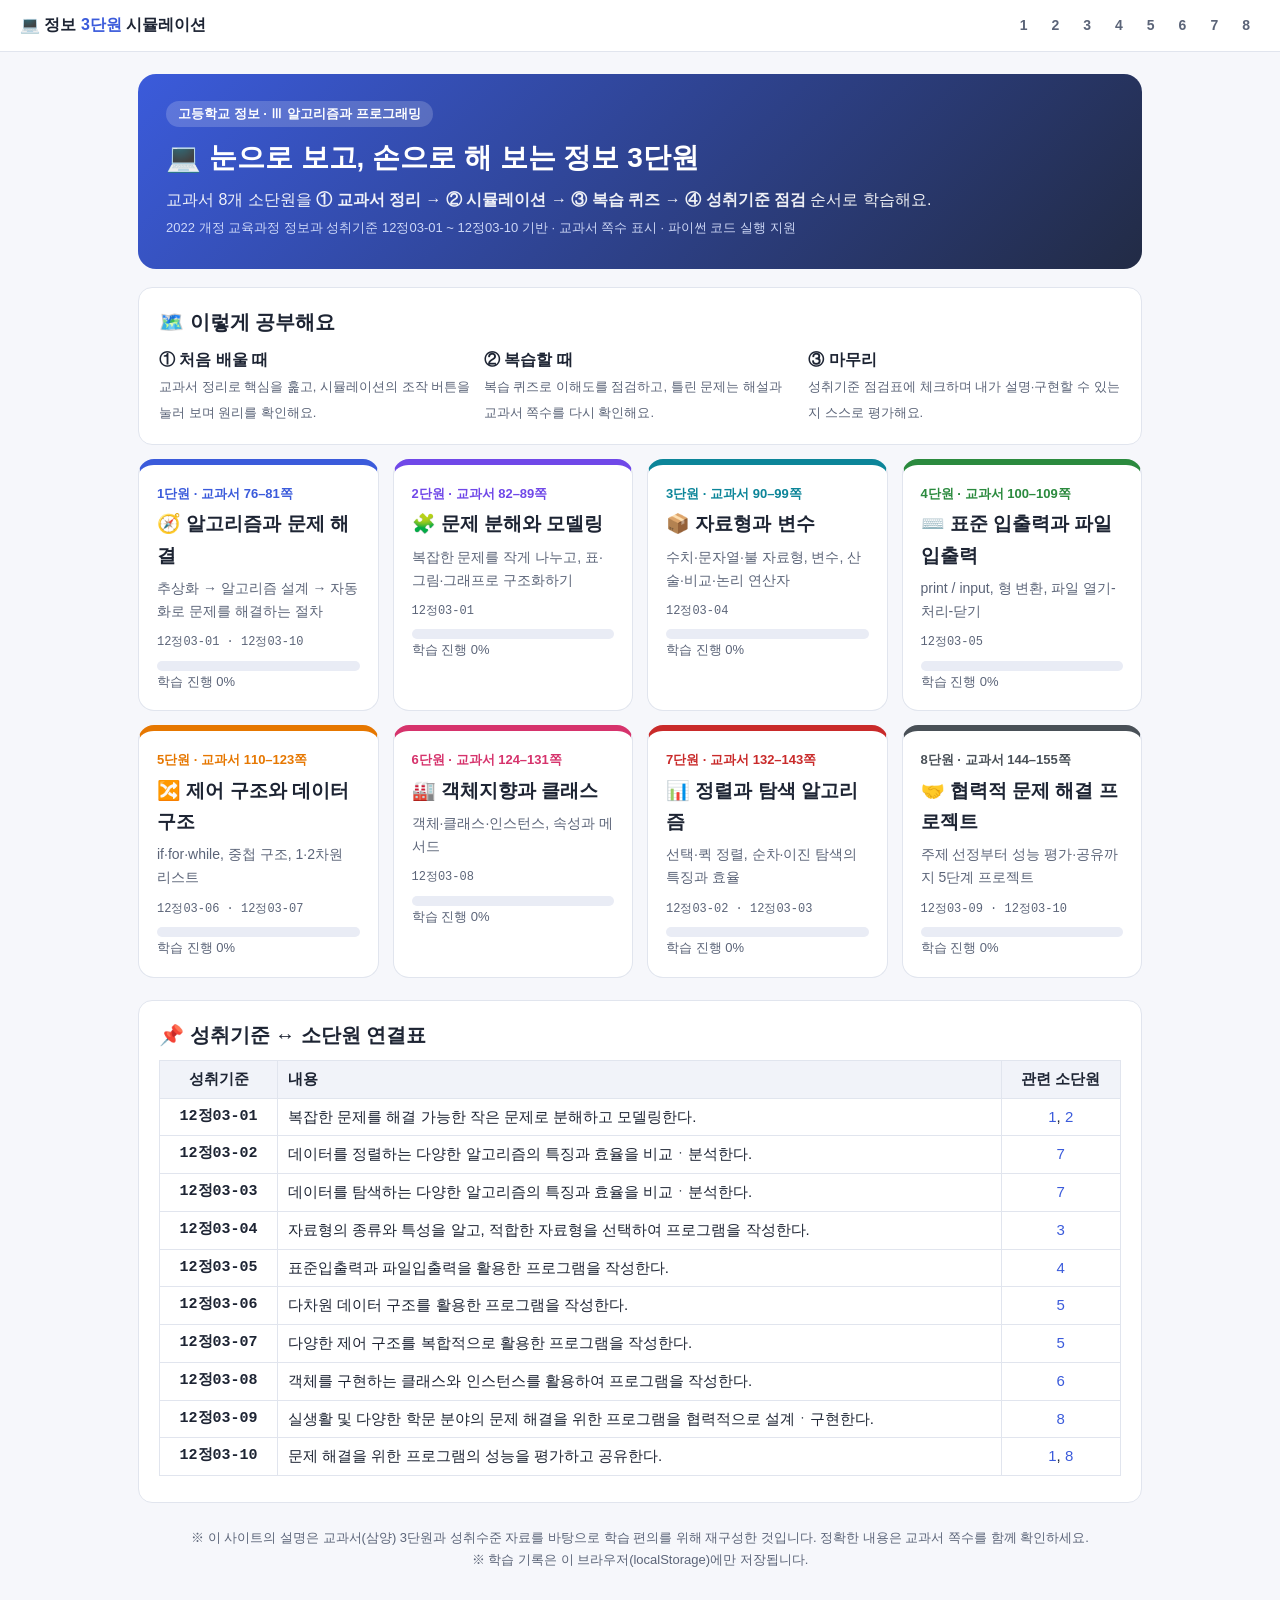
==== index.html @ 901a520a "정보 3단원 알고리즘과 프로그래밍 시뮬레이션 학습 사이트 Co-Authored-By: Claude Sonnet 5.5 <noreply@anthropic.com>" ====
<!DOCTYPE html>
<html lang="ko">
<head>
<meta charset="utf-8">
<meta name="viewport" content="width=device-width,initial-scale=1">
<title>정보 3단원 알고리즘과 프로그래밍 – 시뮬레이션 학습·복습</title>
<meta name="description" content="고등학교 정보(삼양) 3단원 알고리즘과 프로그래밍을 시뮬레이션으로 학습하고 복습하는 사이트">
<link rel="stylesheet" href="css/style.css">
</head>
<body data-home="1">
<div class="wrap">
  <div class="hero" style="--uc:#3b5bdb">
    <span class="badge">고등학교 정보 · Ⅲ 알고리즘과 프로그래밍</span>
    <h1>💻 눈으로 보고, 손으로 해 보는 정보 3단원</h1>
    <p>교과서 8개 소단원을 <b>① 교과서 정리 → ② 시뮬레이션 → ③ 복습 퀴즈 → ④ 성취기준 점검</b> 순서로 학습해요.</p>
    <p class="small" style="color:#dbe4ff">2022 개정 교육과정 정보과 성취기준 12정03-01 ~ 12정03-10 기반 · 교과서 쪽수 표시 · 파이썬 코드 실행 지원</p>
  </div>

  <div class="card">
    <h2>🗺️ 이렇게 공부해요</h2>
    <div class="grid3">
      <div><b>① 처음 배울 때</b><br><span class="small">교과서 정리로 핵심을 훑고, 시뮬레이션의 조작 버튼을 눌러 보며 원리를 확인해요.</span></div>
      <div><b>② 복습할 때</b><br><span class="small">복습 퀴즈로 이해도를 점검하고, 틀린 문제는 해설과 교과서 쪽수를 다시 확인해요.</span></div>
      <div><b>③ 마무리</b><br><span class="small">성취기준 점검표에 체크하며 내가 설명·구현할 수 있는지 스스로 평가해요.</span></div>
    </div>
  </div>

  <div class="card" id="overall" style="display:none"></div>

  <div class="ucards" id="cards"></div>

  <div class="card" style="margin-top:22px">
    <h2>📌 성취기준 ↔ 소단원 연결표</h2>
    <table id="map"><tr><th>성취기준</th><th class="l">내용</th><th>관련 소단원</th></tr></table>
  </div>
  <p class="small" style="text-align:center;margin-top:24px">※ 이 사이트의 설명은 교과서(삼양) 3단원과 성취수준 자료를 바탕으로 학습 편의를 위해 재구성한 것입니다. 정확한 내용은 교과서 쪽수를 함께 확인하세요.<br>※ 학습 기록은 이 브라우저(localStorage)에만 저장됩니다.</p>
</div>
<script src="js/common.js"></script>
<script>
initHome();
const cards=$('#cards');
let sum=0;
UNITS.forEach(u=>{
  const p=Progress.pct(u.id);sum+=p;
  cards.insertAdjacentHTML('beforeend',`<a class="ucard" href="units/u${u.id}.html" style="--uc:${u.c}">
    <div class="no">${u.id}단원 · 교과서 ${u.pg}쪽</div><h3>${u.ic} ${u.t}</h3><p>${u.d}</p>
    <div class="stds">${u.std.join(' · ')}</div>
    <div class="progressbar"><i style="width:${p}%"></i></div><div class="small">학습 진행 ${p}%</div></a>`);
});
if(sum>0){const o=$('#overall');o.style.display='block';const avg=Math.round(sum/UNITS.length);
  o.innerHTML=`<h2>📈 나의 전체 학습 현황</h2><div class="progressbar"><i style="width:${avg}%"></i></div><div class="small">전체 ${avg}% 완료 <button class="btn sm ghost" id="rst" style="margin-left:10px">기록 지우기</button></div>`;
  $('#rst').onclick=()=>{if(confirm('이 브라우저의 학습 기록을 모두 지울까요?')){localStorage.removeItem('info3-samyang-progress-v1');location.reload()}};}
const map=$('#map');
Object.keys(STD).forEach(k=>{
  const us=UNITS.filter(u=>u.std.includes(k));
  map.insertAdjacentHTML('beforeend',`<tr><td class="mono"><b>${k}</b></td><td class="l">${STD[k]}</td><td>${us.map(u=>`<a href="units/u${u.id}.html">${u.id}</a>`).join(', ')}</td></tr>`);
});
</script>
</body>
</html>
---- css/style.css ----
:root{
  --bg:#f6f7fb;--card:#fff;--ink:#1d2433;--sub:#5b6478;--line:#e1e5ee;
  --brand:#3b5bdb;--brand2:#5c7cfa;--ok:#2b8a3e;--okbg:#ebfbee;--bad:#c92a2a;--badbg:#fff0f0;
  --warn:#e67700;--warnbg:#fff4e0;--hi:#fff3bf;--code:#1e2433;
  --u1:#3b5bdb;--u2:#7048e8;--u3:#0c8599;--u4:#2b8a3e;--u5:#e67700;--u6:#d6336c;--u7:#c92a2a;--u8:#495057;
}
*{box-sizing:border-box}
html{scroll-behavior:smooth}
body{margin:0;background:var(--bg);color:var(--ink);font-family:'Pretendard','Malgun Gothic','Apple SD Gothic Neo','Noto Sans KR',sans-serif;line-height:1.65;font-size:16px}
a{color:var(--brand);text-decoration:none}
a:hover{text-decoration:underline}
code,pre,.mono{font-family:Consolas,'D2Coding','Courier New',monospace}
.topbar{position:sticky;top:0;z-index:50;background:#fff;border-bottom:1px solid var(--line);display:flex;align-items:center;gap:14px;padding:10px 20px}
.topbar .logo{font-weight:800;color:var(--ink)}
.topbar .logo span{color:var(--brand)}
.topbar nav{display:flex;gap:4px;flex-wrap:wrap;margin-left:auto}
.topbar nav a{padding:4px 10px;border-radius:8px;color:var(--sub);font-size:14px;font-weight:600}
.topbar nav a:hover{background:var(--bg);text-decoration:none}
.topbar nav a.cur{background:var(--brand);color:#fff}
.wrap{max-width:1040px;margin:0 auto;padding:22px 18px 80px}
.hero{background:linear-gradient(135deg,var(--uc,var(--brand)),#222b45);color:#fff;border-radius:18px;padding:26px 28px;margin-bottom:18px}
.hero .badge{display:inline-block;background:rgba(255,255,255,.18);border-radius:20px;padding:2px 12px;font-size:13px;font-weight:700}
.hero h1{margin:8px 0 6px;font-size:28px}
.hero p{margin:4px 0;opacity:.92}
.chips{display:flex;gap:6px;flex-wrap:wrap;margin-top:10px}
.chip{background:rgba(255,255,255,.2);border-radius:8px;padding:2px 10px;font-size:13px;font-family:Consolas,monospace}
.tabs{display:flex;gap:6px;margin:14px 0;flex-wrap:wrap;position:sticky;top:50px;z-index:40;background:var(--bg);padding:6px 0}
.tabs button{border:1px solid var(--line);background:#fff;border-radius:10px;padding:9px 16px;font-size:15px;font-weight:700;cursor:pointer;color:var(--sub);font-family:inherit}
.tabs button.on{background:var(--uc,var(--brand));color:#fff;border-color:var(--uc,var(--brand))}
.tabsec{display:none}
.tabsec.on{display:block}
.card{background:var(--card);border:1px solid var(--line);border-radius:14px;padding:18px 20px;margin:14px 0}
.card h2{margin:0 0 8px;font-size:20px}
.card h3{margin:14px 0 6px;font-size:17px}
.pg{display:inline-block;background:#edf2ff;color:var(--brand);border-radius:6px;padding:0 7px;font-size:12px;font-weight:700;margin-left:6px;vertical-align:middle}
.note{background:var(--warnbg);border-left:4px solid var(--warn);border-radius:8px;padding:10px 14px;margin:10px 0;font-size:15px}
.tip{background:#e7f5ff;border-left:4px solid #1c7ed6;border-radius:8px;padding:10px 14px;margin:10px 0;font-size:15px}
.def{background:#f3f0ff;border-left:4px solid var(--u2);border-radius:8px;padding:10px 14px;margin:10px 0}
.grid2{display:grid;grid-template-columns:1fr 1fr;gap:14px}
.grid3{display:grid;grid-template-columns:repeat(3,1fr);gap:12px}
@media(max-width:760px){.grid2,.grid3{grid-template-columns:1fr}.hero h1{font-size:22px}}
table{border-collapse:collapse;width:100%;font-size:15px;margin:8px 0}
th,td{border:1px solid var(--line);padding:6px 10px;text-align:center}
th{background:#f1f3f9}
td.l,th.l{text-align:left}
pre.code{background:var(--code);color:#e8ecf7;border-radius:10px;padding:12px 14px;overflow:auto;font-size:14px;line-height:1.7;margin:8px 0}
pre.code .ln{display:block;padding:0 6px;border-radius:4px}
pre.code .ln.hl{background:#5c4a00;color:#fff3bf}
pre.code .cm{color:#8c96b3}
.out{background:#111827;color:#a5f3a5;border-radius:8px;padding:10px 12px;min-height:44px;white-space:pre-wrap;font-family:Consolas,monospace;font-size:14px}
.out.err{color:#ffa8a8}
button.btn,.btn{border:none;background:var(--uc,var(--brand));color:#fff;border-radius:9px;padding:8px 16px;font-size:14px;font-weight:700;cursor:pointer;font-family:inherit}
button.btn.ghost{background:#fff;color:var(--uc,var(--brand));border:1px solid var(--uc,var(--brand))}
button.btn.sm{padding:4px 10px;font-size:13px}
button.btn:disabled{opacity:.4;cursor:not-allowed}
.row{display:flex;gap:10px;align-items:center;flex-wrap:wrap;margin:8px 0}
label.f{font-size:14px;color:var(--sub);font-weight:600;display:flex;gap:6px;align-items:center}
input[type=text],input[type=number],select,textarea{border:1px solid #c9cfdd;border-radius:8px;padding:7px 10px;font-size:15px;font-family:inherit;background:#fff;color:var(--ink)}
input[type=text],input[type=number]{width:120px}
textarea{width:100%;font-family:Consolas,monospace;font-size:14px}
input[type=range]{accent-color:var(--uc,var(--brand));vertical-align:middle}
.sim-title{display:flex;align-items:center;gap:8px;margin:0 0 4px}
.sim-title .n{background:var(--uc,var(--brand));color:#fff;border-radius:50%;width:26px;height:26px;display:inline-flex;align-items:center;justify-content:center;font-size:14px;font-weight:800}
.goal{font-size:14px;color:var(--sub);margin:0 0 10px}
.vars{display:flex;gap:10px;flex-wrap:wrap}
.var{background:#fff;border:2px solid var(--uc,var(--brand));border-radius:10px;min-width:92px;text-align:center;overflow:hidden}
.var .nm{background:var(--uc,var(--brand));color:#fff;font-size:12px;padding:1px 6px;font-family:Consolas,monospace}
.var .vl{padding:6px 8px;font-family:Consolas,monospace;font-size:17px;font-weight:700}
.var .ty{font-size:11px;color:var(--sub);padding-bottom:3px}
.var.flash{animation:fl .6s}
@keyframes fl{0%{background:var(--hi)}100%{background:#fff}}
.pill{display:inline-block;border-radius:20px;padding:1px 10px;font-size:13px;font-weight:700}
.pill.ok{background:var(--okbg);color:var(--ok)}
.pill.bad{background:var(--badbg);color:var(--bad)}
.pill.info{background:#e7f5ff;color:#1c7ed6}
.msg{min-height:24px;font-size:15px;margin:6px 0}
.msg.ok{color:var(--ok);font-weight:700}
.msg.bad{color:var(--bad);font-weight:700}
.bars{display:flex;align-items:flex-end;gap:6px;height:170px;padding:6px 4px;background:#fafbff;border:1px solid var(--line);border-radius:10px}
.bars .bar{flex:1;max-width:64px;background:#a5b4fc;border-radius:6px 6px 0 0;display:flex;align-items:flex-start;justify-content:center;color:#fff;font-weight:800;font-size:14px;padding-top:3px;transition:height .25s,background .2s;min-width:22px}
.bars .bar.pivot{background:#e8590c}
.bars .bar.cmp{background:#f59f00}
.bars .bar.min{background:#d6336c}
.bars .bar.done{background:#2f9e44}
.bars .bar.dim{background:#dee2e6;color:#868e96}
.bars .bar.found{background:#2f9e44}
.bars .bar.range{background:#4c6ef5}
.cells{display:flex;gap:6px;flex-wrap:wrap}
.cell{min-width:46px;height:46px;border:2px solid #c9cfdd;border-radius:9px;display:flex;align-items:center;justify-content:center;font-weight:800;font-family:Consolas,monospace;background:#fff;position:relative}
.cell small{position:absolute;bottom:-18px;font-size:11px;color:var(--sub);font-weight:600}
.cell.cur{border-color:#f59f00;background:var(--hi)}
.cell.found{border-color:#2f9e44;background:var(--okbg)}
.cell.dim{opacity:.3}
.cell.mid{border-color:#e8590c;background:#ffe8cc}
.grid{display:inline-grid;gap:3px}
.grid .g{width:40px;height:40px;display:flex;align-items:center;justify-content:center;border-radius:6px;background:#fff;border:1px solid var(--line);font-size:13px;cursor:pointer;font-family:Consolas,monospace}
.grid .g.hd{background:#f1f3f9;font-weight:800;cursor:default}
.grid .g.p{background:var(--uc);color:#fff;font-weight:800}
.grid .g.sel{outline:3px solid #e8590c}
.grid .g.best{box-shadow:inset 0 0 0 3px #2f9e44}
.flow{display:flex;flex-direction:column;align-items:center;gap:6px;font-size:14px}
.fb{border:2px solid #aab2c5;background:#fff;padding:6px 14px;border-radius:8px;text-align:center;min-width:140px}
.fb.dec{border-radius:20px;background:#f8f9ff}
.fb.term{border-radius:30px;background:#eef1ff}
.fb.act{border-color:#e8590c;background:#fff4e6;font-weight:800}
.arrow{color:#aab2c5;line-height:1}
.quizq{border:1px solid var(--line);border-radius:12px;padding:14px 16px;margin:12px 0;background:#fff}
.quizq .qn{font-weight:800;color:var(--uc,var(--brand))}
.quizq .ch{display:block;width:100%;text-align:left;border:1px solid #c9cfdd;background:#fff;border-radius:9px;padding:8px 12px;margin:6px 0;cursor:pointer;font-size:15px;font-family:inherit;color:var(--ink)}
.quizq .ch:hover{background:#f4f6ff}
.quizq .ch.right{background:var(--okbg);border-color:var(--ok)}
.quizq .ch.wrong{background:var(--badbg);border-color:var(--bad)}
.quizq .exp{margin-top:8px;font-size:14px;background:#f8f9fc;border-radius:8px;padding:8px 12px;display:none}
.quizq.done .exp{display:block}
.score{font-size:20px;font-weight:800;text-align:center;padding:16px}
.progressbar{height:10px;background:#e9ecf5;border-radius:6px;overflow:hidden}
.progressbar i{display:block;height:100%;background:var(--uc,var(--brand))}
.ucard{display:block;background:#fff;border:1px solid var(--line);border-radius:16px;padding:18px;color:var(--ink);transition:.15s;border-top:6px solid var(--uc)}
.ucard:hover{transform:translateY(-3px);box-shadow:0 8px 20px rgba(30,40,80,.1);text-decoration:none}
.ucard .no{font-size:13px;font-weight:800;color:var(--uc)}
.ucard h3{margin:4px 0 6px;font-size:19px}
.ucard p{margin:0 0 10px;color:var(--sub);font-size:14px}
.ucard .stds{font-size:12px;color:var(--sub);font-family:Consolas,monospace;margin-bottom:8px}
.ucards{display:grid;grid-template-columns:repeat(auto-fill,minmax(235px,1fr));gap:14px}
.pager{display:flex;justify-content:space-between;margin-top:30px;gap:10px}
.check{display:flex;gap:8px;align-items:flex-start;padding:6px 0;font-size:15px}
.check input{margin-top:5px;transform:scale(1.2)}
.legend{display:flex;gap:12px;flex-wrap:wrap;font-size:13px;color:var(--sub);margin:6px 0}
.legend i{display:inline-block;width:12px;height:12px;border-radius:3px;margin-right:4px;vertical-align:-1px}
.pyrun textarea{min-height:150px;background:#1e2433;color:#e8ecf7;border:none;line-height:1.6}
.small{font-size:13px;color:var(--sub)}
.sd{display:flex;align-items:center;gap:10px}
svg text{font-family:inherit}
@media print{.topbar,.tabs,.pager,button{display:none!important}.tabsec{display:block!important}}
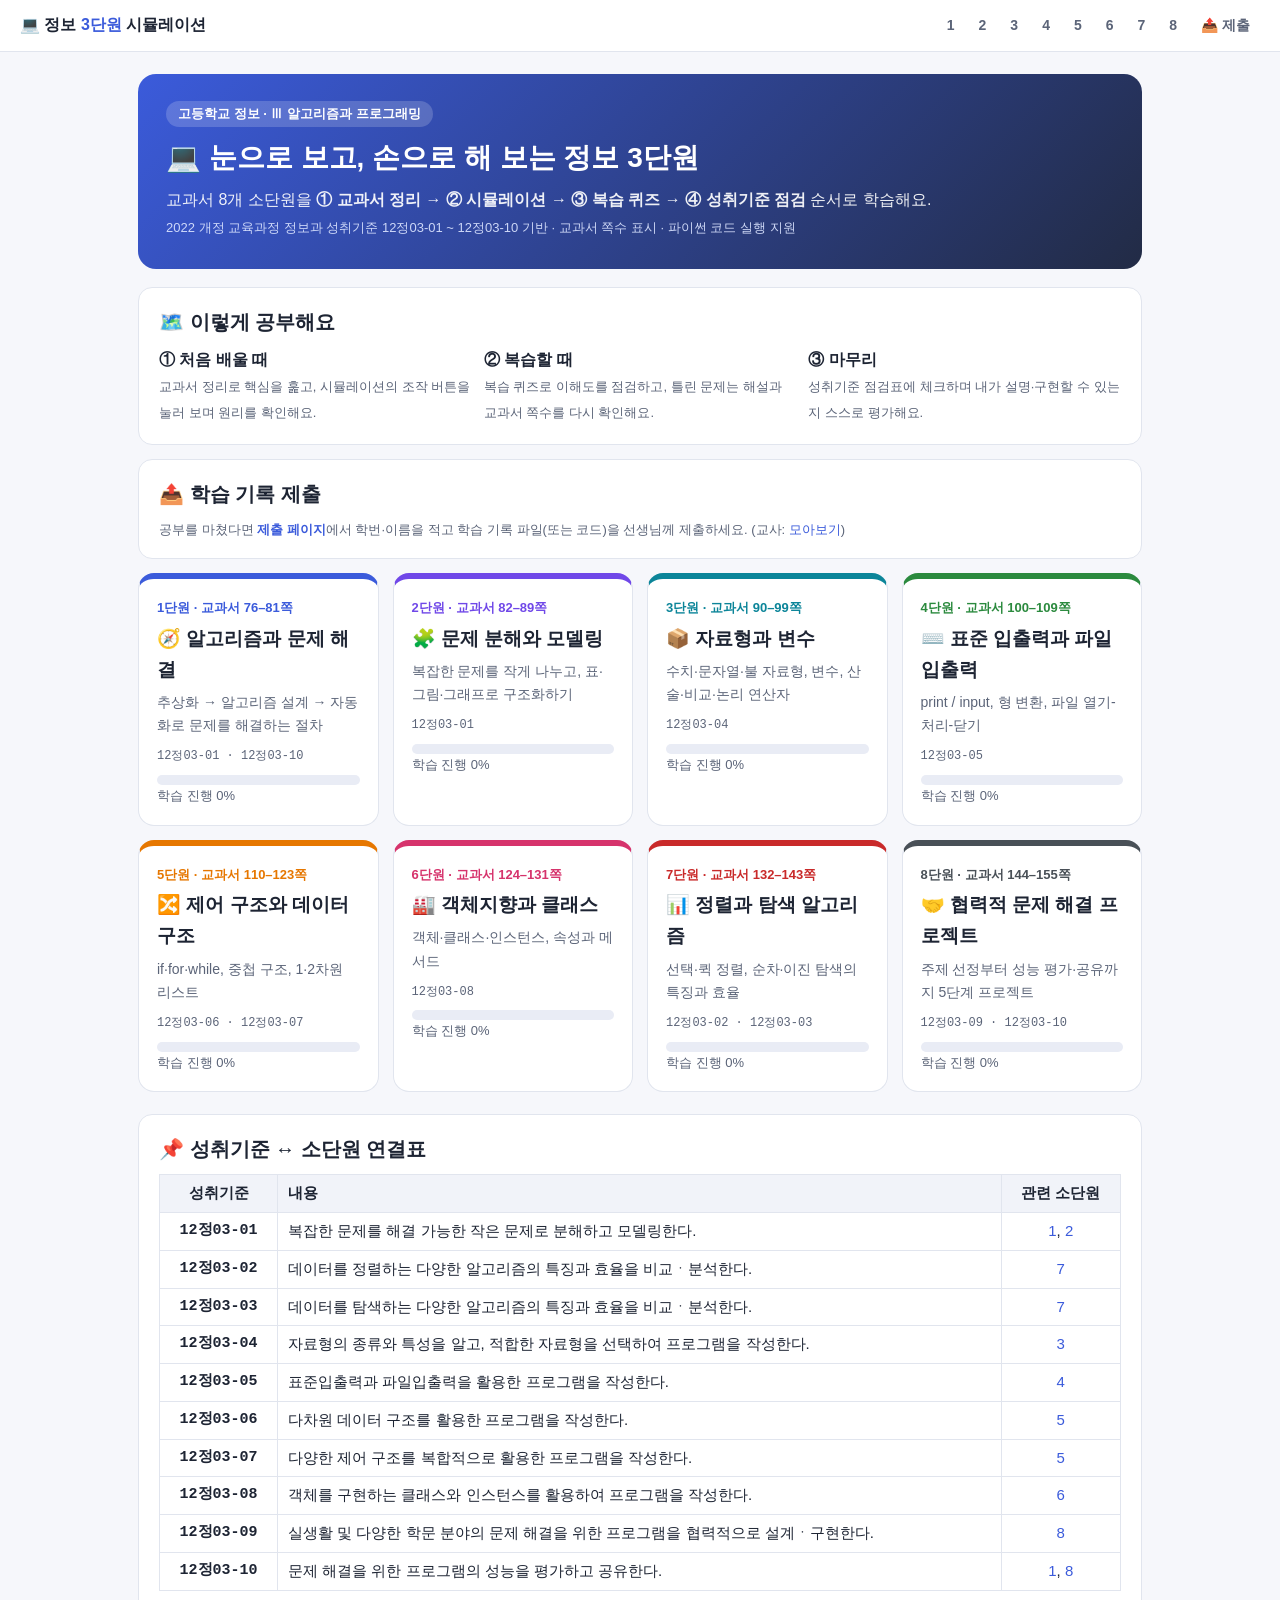
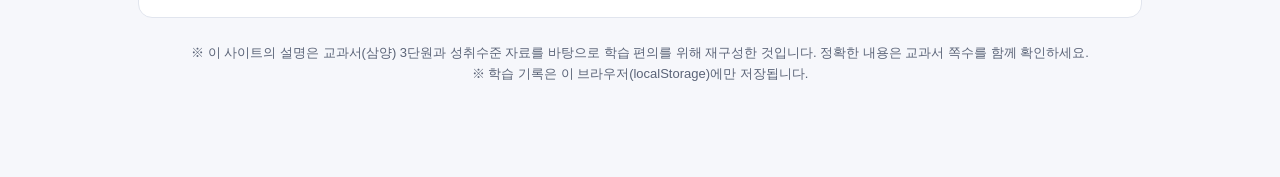
==== commit efe8d2d2: "학습 기록 제출(학생) 및 모아보기(교사) 페이지 추가 Co-Authored-By: Claude Sonnet 5.5 <noreply@anthropic.com>" ====
--- a/index.html
+++ b/index.html
@@ -24,6 +24,8 @@
       <div><b>③ 마무리</b><br><span class="small">성취기준 점검표에 체크하며 내가 설명·구현할 수 있는지 스스로 평가해요.</span></div>
     </div>
   </div>
+
+  <div class="card"><h2>📤 학습 기록 제출</h2><p class="small" style="margin:0">공부를 마쳤다면 <a href="submit.html"><b>제출 페이지</b></a>에서 학번·이름을 적고 학습 기록 파일(또는 코드)을 선생님께 제출하세요. (교사: <a href="teacher.html">모아보기</a>)</p></div>
 
   <div class="card" id="overall" style="display:none"></div>
 
